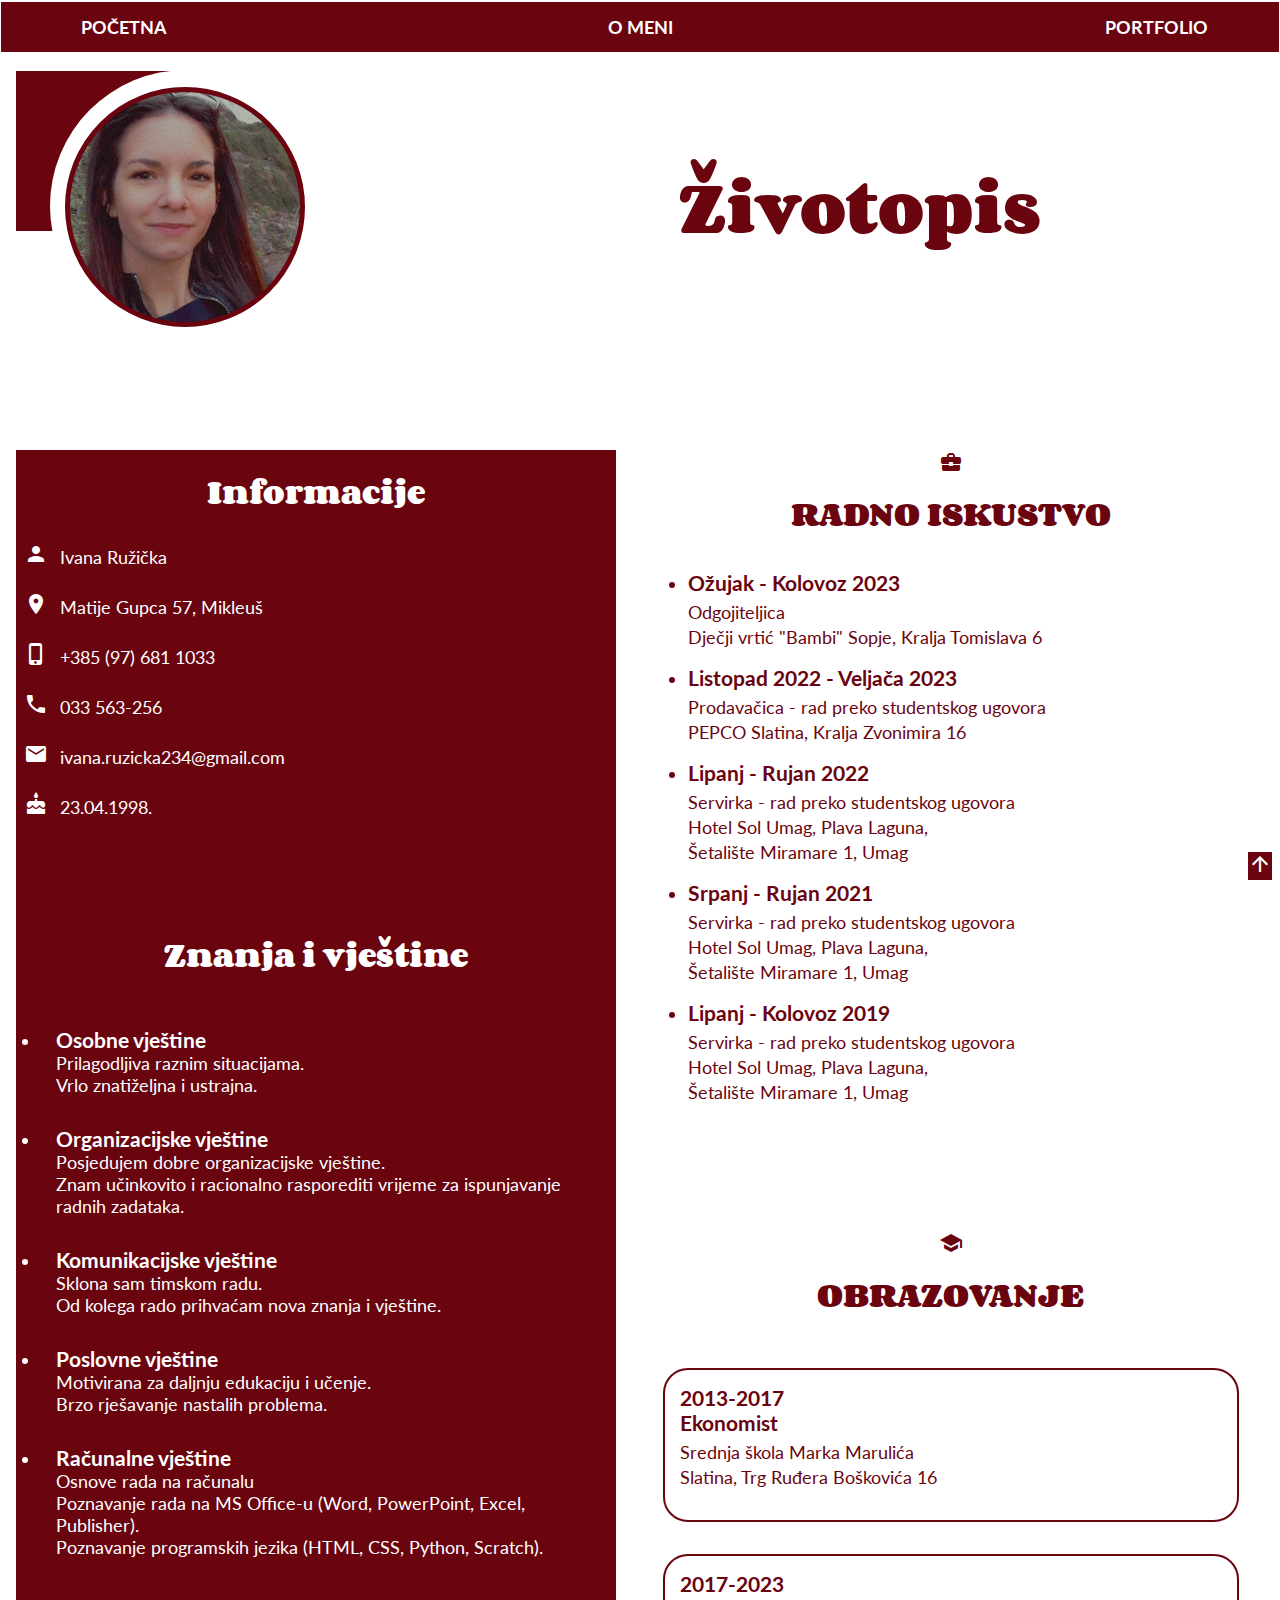
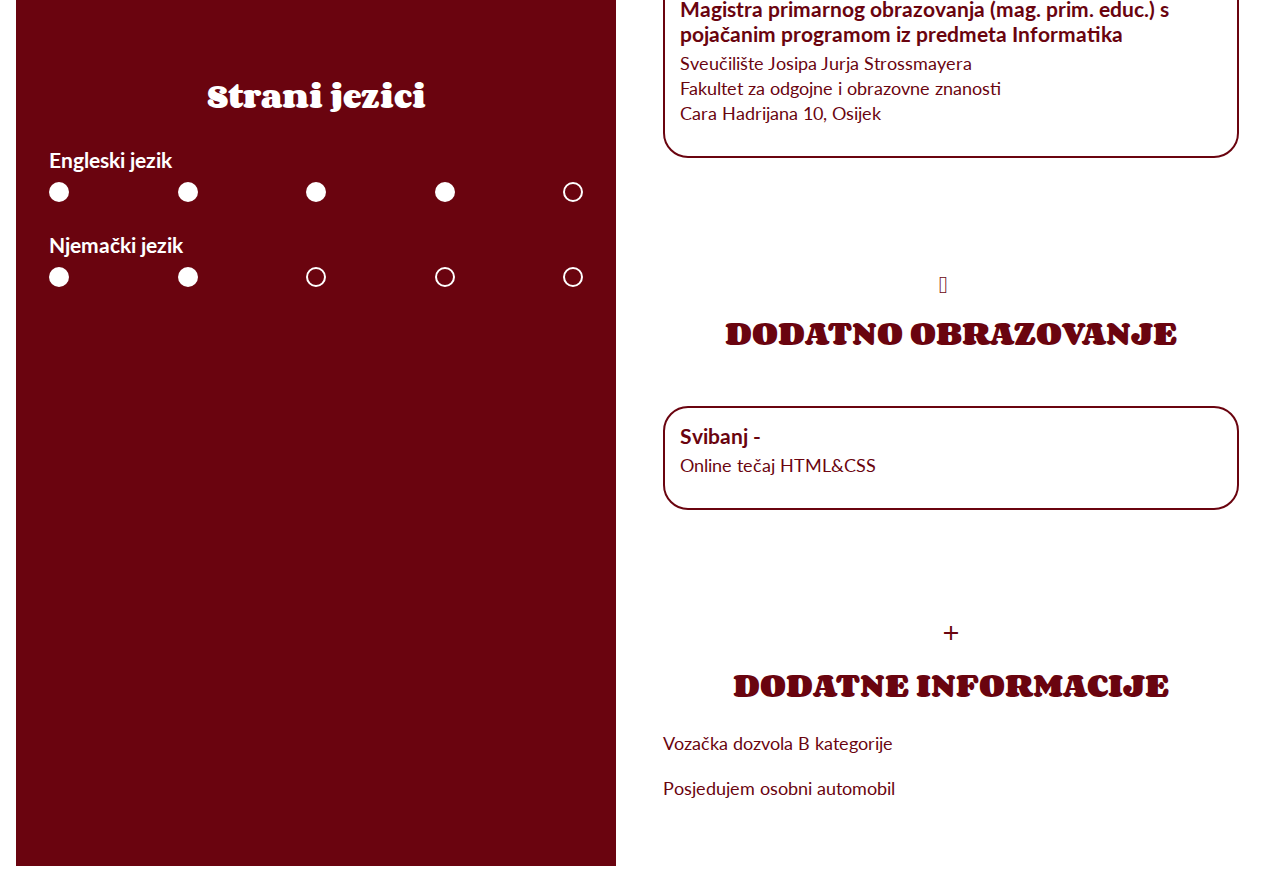
==== index.html @ 05409dc5 "init commit" ====
<!DOCTYPE html>
<html lang="en">

<head>
    <meta charset="UTF-8">
    <meta name="viewport" content="width=device-width, initial-scale=1.0">
    <title>Životopis</title>
    <link rel="stylesheet" href="style.css">
    <link rel="stylesheet" href="https://fonts.googleapis.com/icon?family=Material+Icons">

</head>

<body>
    <div class="back_to_top">
        <a class="color" href="index.html"><i class="material-icons icon">&#xe5d8</i></a>
    </div>

    <div class="header">
        <nav class="navigation">
            <a class="nav" href="index.html"><b class="left">POČETNA</b></a>
            <a class="nav" href="O-meni/index.html"><b class="left">O MENI</b></a>
            <a class="nav" href="Portfolio/index.html"><b class="left">PORTFOLIO</b></a>
    </div>

    </nav>


    </div>

    <main class="biography">

        <div>
            <div class="motive"></div>
            <div class="circle">
                <div class="profile-picture"></div>
            </div>
        </div>

        <div class="name">
            <h1 class="name-position">Životopis</h1>
        </div>


        <div class="pieces">
            <div class="left-column">
                <div>
                    <h1 class="headline padding">Informacije</h1>
                    <div class="contact"><i class="material-icons">&#xe7fd</i>
                        <p class="perspective">Ivana Ružička</p>
                    </div>
                    <div class="contact"><i class="material-icons">&#xe0c8</i>
                        <p class="perspective">Matije Gupca 57, Mikleuš</p>
                    </div>
                    <div class="contact"><i class="material-icons">&#xe325</i>
                        <p class="perspective">+385 (97) 681 1033</p>
                    </div>
                    <div class="contact"><i class="material-icons">&#xe0b0</i>
                        <p class="perspective">033 563-256</p>
                    </div>
                    <div class="contact"><i class="material-icons">&#xe158</i>
                        <p class="perspective">ivana.ruzicka234@gmail.com</p>
                    </div>
                    <div class="contact"><i class="material-icons">&#xe7e9</i>
                        <p class="perspective">23.04.1998.</p>
                    </div>
                </div>

                <div class="skills">
                    <h1 class="headline">Znanja i vještine</h1>
                    <div class="list">


                        <ul>
                            <li class="padding">
                                <h3>Osobne vještine</h3>
                                <p>Prilagodljiva raznim situacijama.</p>
                                <p>Vrlo znatiželjna i ustrajna.</p>


                            </li>

                            <li class="padding">
                                <h3>Organizacijske vještine</h3>
                                <p>Posjedujem dobre organizacijske vještine.</p>
                                <p>Znam učinkovito i racionalno rasporediti vrijeme za ispunjavanje radnih zadataka.</p>
                            </li>


                            <li class="padding">
                                <h3>Komunikacijske vještine</h3>
                                <p>Sklona sam timskom radu.</p>
                                <p>Od kolega rado prihvaćam nova znanja i vještine.</p>
                            </li>

                            <li class="padding">
                                <h3>Poslovne vještine</h3>
                                <p>Motivirana za daljnju edukaciju i učenje.</p>
                                <p>Brzo rješavanje nastalih problema.</p>
                            </li>

                            <li class="padding">
                                <h3>Računalne vještine</h3>
                                <p>Osnove rada na računalu</p>
                                <p>Poznavanje rada na MS Office-u (Word, PowerPoint, Excel, Publisher).</p>
                                <p>Poznavanje programskih jezika (HTML, CSS, Python, Scratch).</p>
                            </li>
                        </ul>
                    </div>
                </div>


                <h1 class="headline">Strani jezici</h1>


                <div class="languages">
                    <div class="language">
                        <h3 class="foreign-language">Engleski jezik</h3>
                        <div class="english">
                            <div class="level"></div>
                            <div class="level"></div>
                            <div class="level"></div>
                            <div class="level"></div>
                            <div class="level1"></div>
                        </div>
                    </div>



                    <div class="language">
                        <h3 class="foreign-language">Njemački jezik</h3>
                        <div class="germany">
                            <div class="level"></div>
                            <div class="level"></div>
                            <div class="level1"></div>
                            <div class="level1"></div>
                            <div class="level1"></div>
                        </div>
                    </div>
                </div>
            </div>


            <div class="motiv2"></div>

            <div class="right-column">
                <div class="work">
                    <h1 class="headline padding"><i class="material-icons">&#xeb3f</i><br>
                        RADNO ISKUSTVO</h1>
                    <div class="list">
                        <ul>
                            <li>
                                <h3>Ožujak - Kolovoz 2023</h3>
                                <div class="text">
                                    <p>Odgojiteljica<br>
                                        Dječji vrtić "Bambi" Sopje, Kralja Tomislava 6
                                    </p>
                                </div>
                            </li>
                            <li>
                                <h3>Listopad 2022 - Veljača 2023</h3>
                                <div class="text">
                                    <p>Prodavačica - rad preko studentskog ugovora<br>
                                        PEPCO Slatina, Kralja Zvonimira 16
                                    </p>
                                </div>
                            </li>
                            <li>
                                <h3>Lipanj - Rujan 2022</h3>
                                <div class="text">
                                    <p>Servirka - rad preko studentskog ugovora<br>
                                        Hotel Sol Umag, Plava Laguna,<br>
                                        Šetalište Miramare 1, Umag</p>
                                </div>
                            </li>
                            <li>
                                <h3>Srpanj - Rujan 2021</h3>
                                <div class="text">
                                    <p>Servirka - rad preko studentskog ugovora<br>
                                        Hotel Sol Umag, Plava Laguna,<br>
                                        Šetalište Miramare 1, Umag</p>
                                </div>
                            </li>
                            <li>
                                <h3>Lipanj - Kolovoz 2019</h3>
                                <div class="text">
                                    <p>Servirka - rad preko studentskog ugovora<br>
                                        Hotel Sol Umag, Plava Laguna,<br>
                                        Šetalište Miramare 1, Umag</p>
                                </div>
                            </li>
                        </ul>
                    </div>
                </div>


                <div class="education">
                    <h1 class="headline"> <i class="move material-icons">&#xe80c</i><br>
                        OBRAZOVANJE </h1>
                    <div class="box">
                        <h3>2013-2017</h3>
                        <h3>Ekonomist</h3>
                        <div class="text">
                            <p>Srednja škola Marka Marulića<br>
                                Slatina, Trg Ruđera Boškovića 16</p>
                        </div>
                    </div>

                    <div class="box">
                        <h3>2017-2023</h3>
                        <h3>Magistra primarnog obrazovanja (mag. prim. educ.) s pojačanim programom iz predmeta
                            Informatika</h3>
                        <div class="text">
                            <p>Sveučilište Josipa Jurja Strossmayera<br>
                                Fakultet za odgojne i obrazovne znanosti<br>
                                Cara Hadrijana 10, Osijek</p>
                        </div>
                    </div>
                </div>



                <div class="further-education">
                    <h1 class="headline"><i class="move material-icons">&#xea3e</i><br>
                        DODATNO OBRAZOVANJE</h1>
                    <div class="box">
                        <h3>Svibanj - </h3>
                        <p class="text">Online tečaj HTML&CSS<br>
                        </p>
                    </div>
                </div>

                <div class="further-informations">
                    <h1 class="headline"><i class="move material-icons">&#xe145</i><br>
                        DODATNE INFORMACIJE</h1>
                    <div>
                        <p class="text">Vozačka dozvola B kategorije</p>
                        <p class="text">Posjedujem osobni automobil</p>
                    </div>
                </div>
                <div>
                </div>

    </main>

</body>

</html>
---- style.css ----
@import url('https://fonts.googleapis.com/css2?family=Corben&family=Lato:ital,wght@0,300;0,400;0,700;1,300;1,400;1,700&display=swap');



* {
    margin: 0;
    padding: 0;
    box-sizing: border-box;
}

@media screen and (min-width: 1024px) {
    .pieces {
        display: flex;
        flex-direction: row;
    }

    .name-position{
        width:-webkit-fill-available;
    }

  
}



@media screen and (min-width: 767px) {

    .navigation {
        background-color: #6a040f;
        justify-content: space-between;
        padding: 2px 87px;
    }

    .nav {
        color: #ffffff;
        text-align: center;
        width: 234px;
    }

    .pieces {
        display: flex;
        flex-direction: row;
    }

    .left-column {
        width: 100%;
        margin-top: 80px;
    }

    .right-column {
        width: 100%;
    }


    .name-position {
        position: absolute;
        top: 150px;
        left: 440px;
    }
}



.biography {
    padding: 0px;
    margin: 1rem;
}

.back_to_top {
    display: flex;
    position: fixed;
    bottom: 20px;
    right: 8px;
    background-color: #6a040f;
    color: white;
    cursor: pointer;
}


.color{
color: #ffffff;
}

.header {
    display: block;
    color: #ffffff;
    width: 100%;
    height: 50px;
    padding: 2px 1px;
}

.navigation {
   background-color: #6a040f;
    color: #ffffff;
    width: 100%;
    height: inherit;
    display: flex;
    flex-direction: row;
    font-family: 'Lato';
    font-size: 18px;
    padding: 12px 0;
    justify-content: space-between;
}

.nav {
    color: #ffffff;
    padding: 0px 2px;
    margin: 2px 6px;
    height: 30px;
    text-decoration: none;
}

.Vertical-Mobile-Navbar{
    display: none;
}

.motive {
    position: absolute;
    top: 55px;
    background-color: #6a040f;
    margin: 1rem 0;
    width: 10rem;
    height: 10rem;
}

.circle {
    background-color: #ffffff;
    border-radius: 50%;
    width: 17rem;
    height: 17rem;
    position: absolute;
    top: 70px;
    left: 50px;
}

.profile-picture {
    background-image: url("picture.jpg");
    width: 15rem;
    height: 15rem;
    background-position: 50%;
    background-size: cover;
    background-repeat: no-repeat;
    position: absolute;
    bottom: 15px;
    left: 15px;
    border-radius: 50%;
    border: 5px solid #6a040f;
}

.name {
    font-size: 30px;
    text-align: center;
    color: #6a040f;
    margin: 20rem 1rem 2rem;
    font-family: 'Corben';
}

.left-column {
    background-color: #6a040f;
    color: #ffffff;
    height: auto;
    font-family: 'Lato';
    font-size: 18px;
}

.headline {
    padding-top: 6rem;
    padding-bottom: 1rem;
    text-align: center;
    font-family: 'Corben';
    font-size: 28px;
}

.contact {
    display: flex;
    flex-direction: row;
    padding: 10px 8px;
    font-family: 'Lato';
}

.perspective{
 padding: 4px 12px;   
}

.padding {
    padding: 15px;
}

.english {
    display: flex;
    flex-direction: row;
    justify-content: space-between;
}

.germany {
    display: flex;
    flex-direction: row;
    justify-content: space-between;
}

.level {
    background-color: #ffffff;
    width: 20px;
    height: 20px;
    border-radius: 10px;
    margin: 10px 0;
}

.level1 {
    background-color: #6a040f;
    width: 20px;
    height: 20px;
    border: 2px solid #ffffff;
    border-radius: 10px;
    margin: 10px 0;
}

.languages{
    padding: 0 25px;
}

.language {
    padding: 10px 8px;
}

.motiv2 {
    background-color: #ffffff;
    width: 45px;
    height: 45px;
}

.right-column {
    background-color: #ffffff;
    color: #6a040f;
    height: auto;
    padding: 50px 25px;
    font-family: 'Lato';
    font-size: 18px;
}

.list {
    display: flex;
    margin-top: 1rem;
    padding: 0 25px;
}

.box {
    display: flex;
    flex-direction: column;
    border: 2px solid #6a040f;
    margin-top: 2rem;
    border-radius: 25px;
    padding: 15px;
}

.text {
    padding: 5px 0 15px 0;
    line-height: 25px;
}
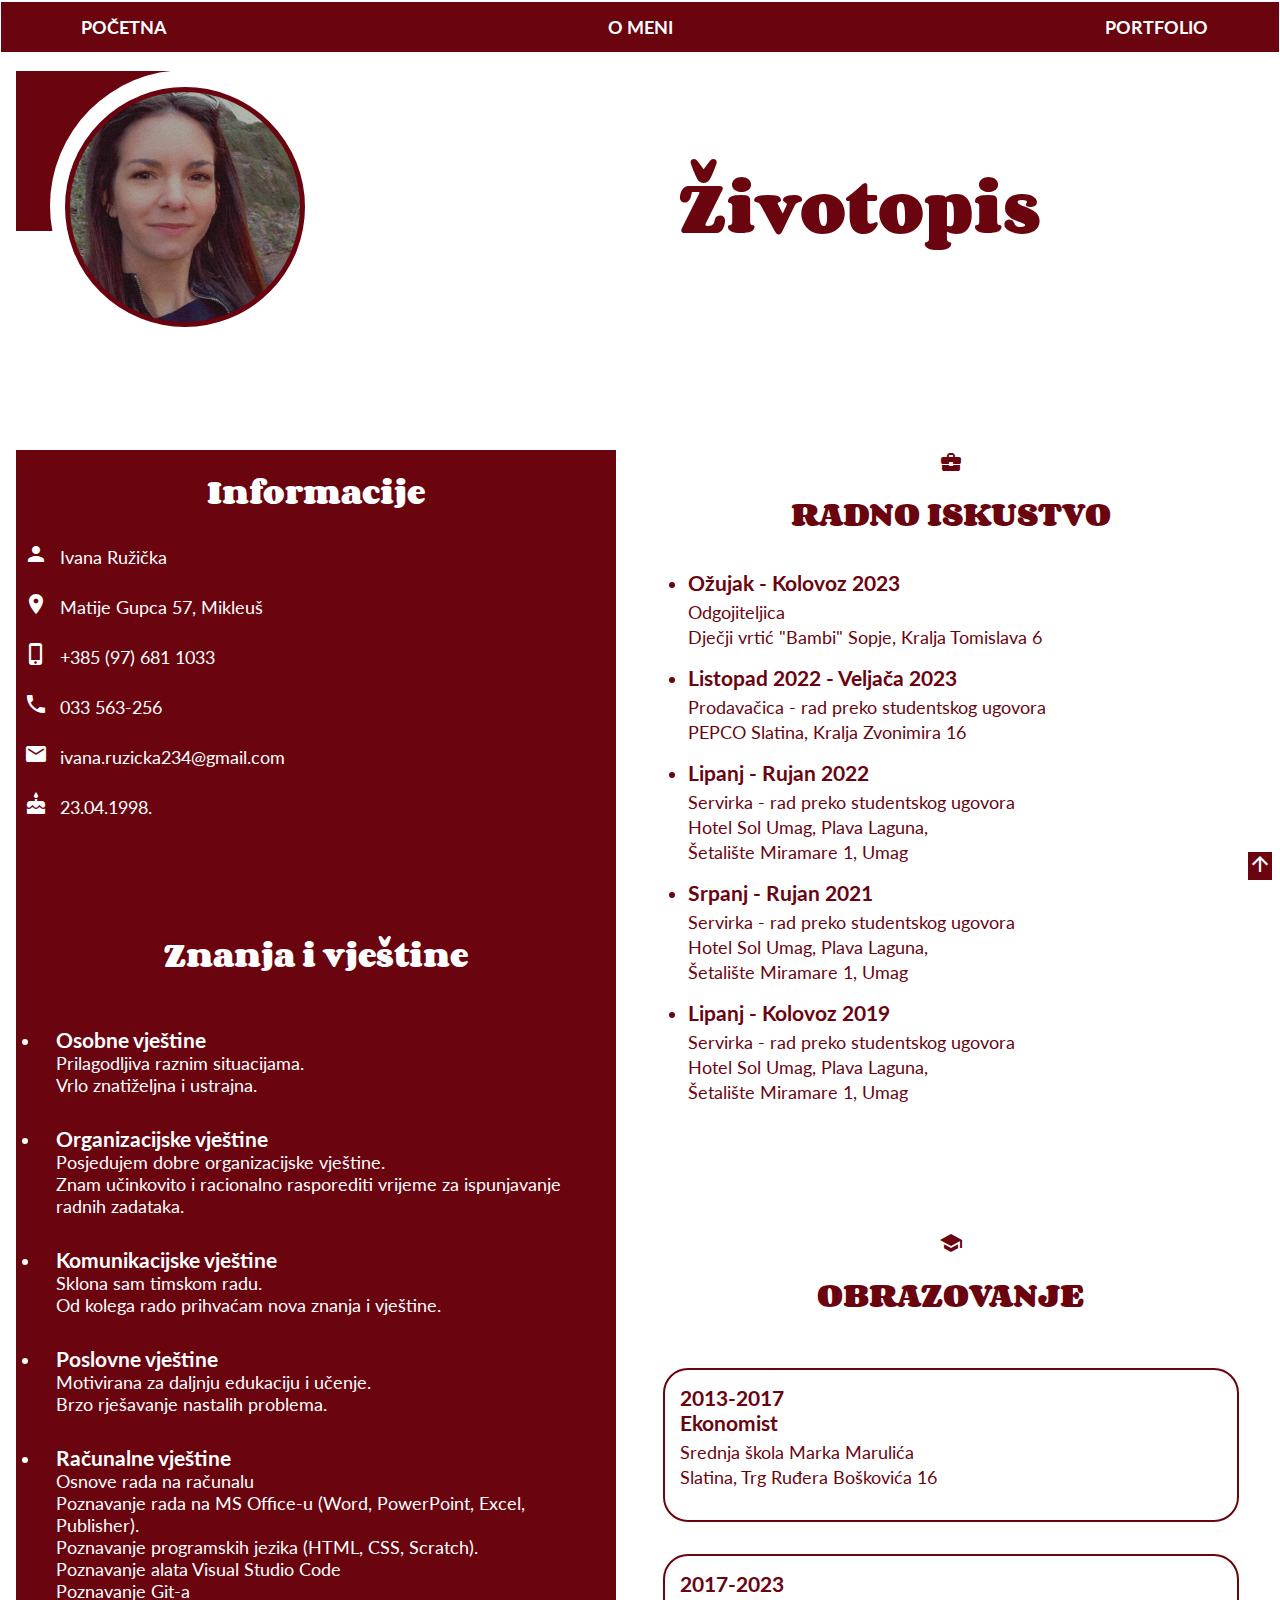
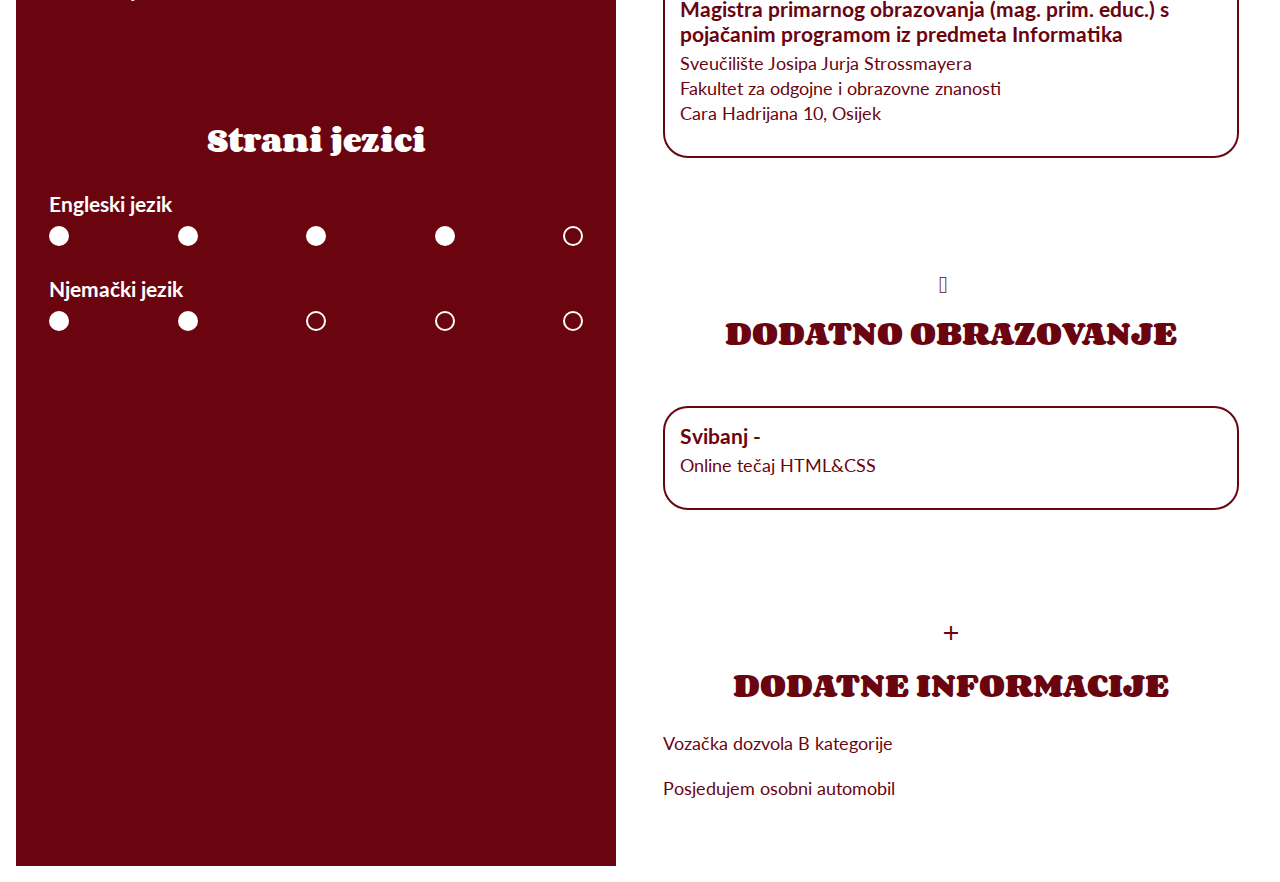
==== commit c63a3c47: "addition" ====
--- a/index.html
+++ b/index.html
@@ -102,7 +102,10 @@
                                 <h3>Računalne vještine</h3>
                                 <p>Osnove rada na računalu</p>
                                 <p>Poznavanje rada na MS Office-u (Word, PowerPoint, Excel, Publisher).</p>
-                                <p>Poznavanje programskih jezika (HTML, CSS, Python, Scratch).</p>
+                                <p>Poznavanje programskih jezika (HTML, CSS, Scratch).</p>
+                                <p>Poznavanje alata Visual Studio Code</p>
+                                <p> Poznavanje Git-a</p>
+                                    
                             </li>
                         </ul>
                     </div>
